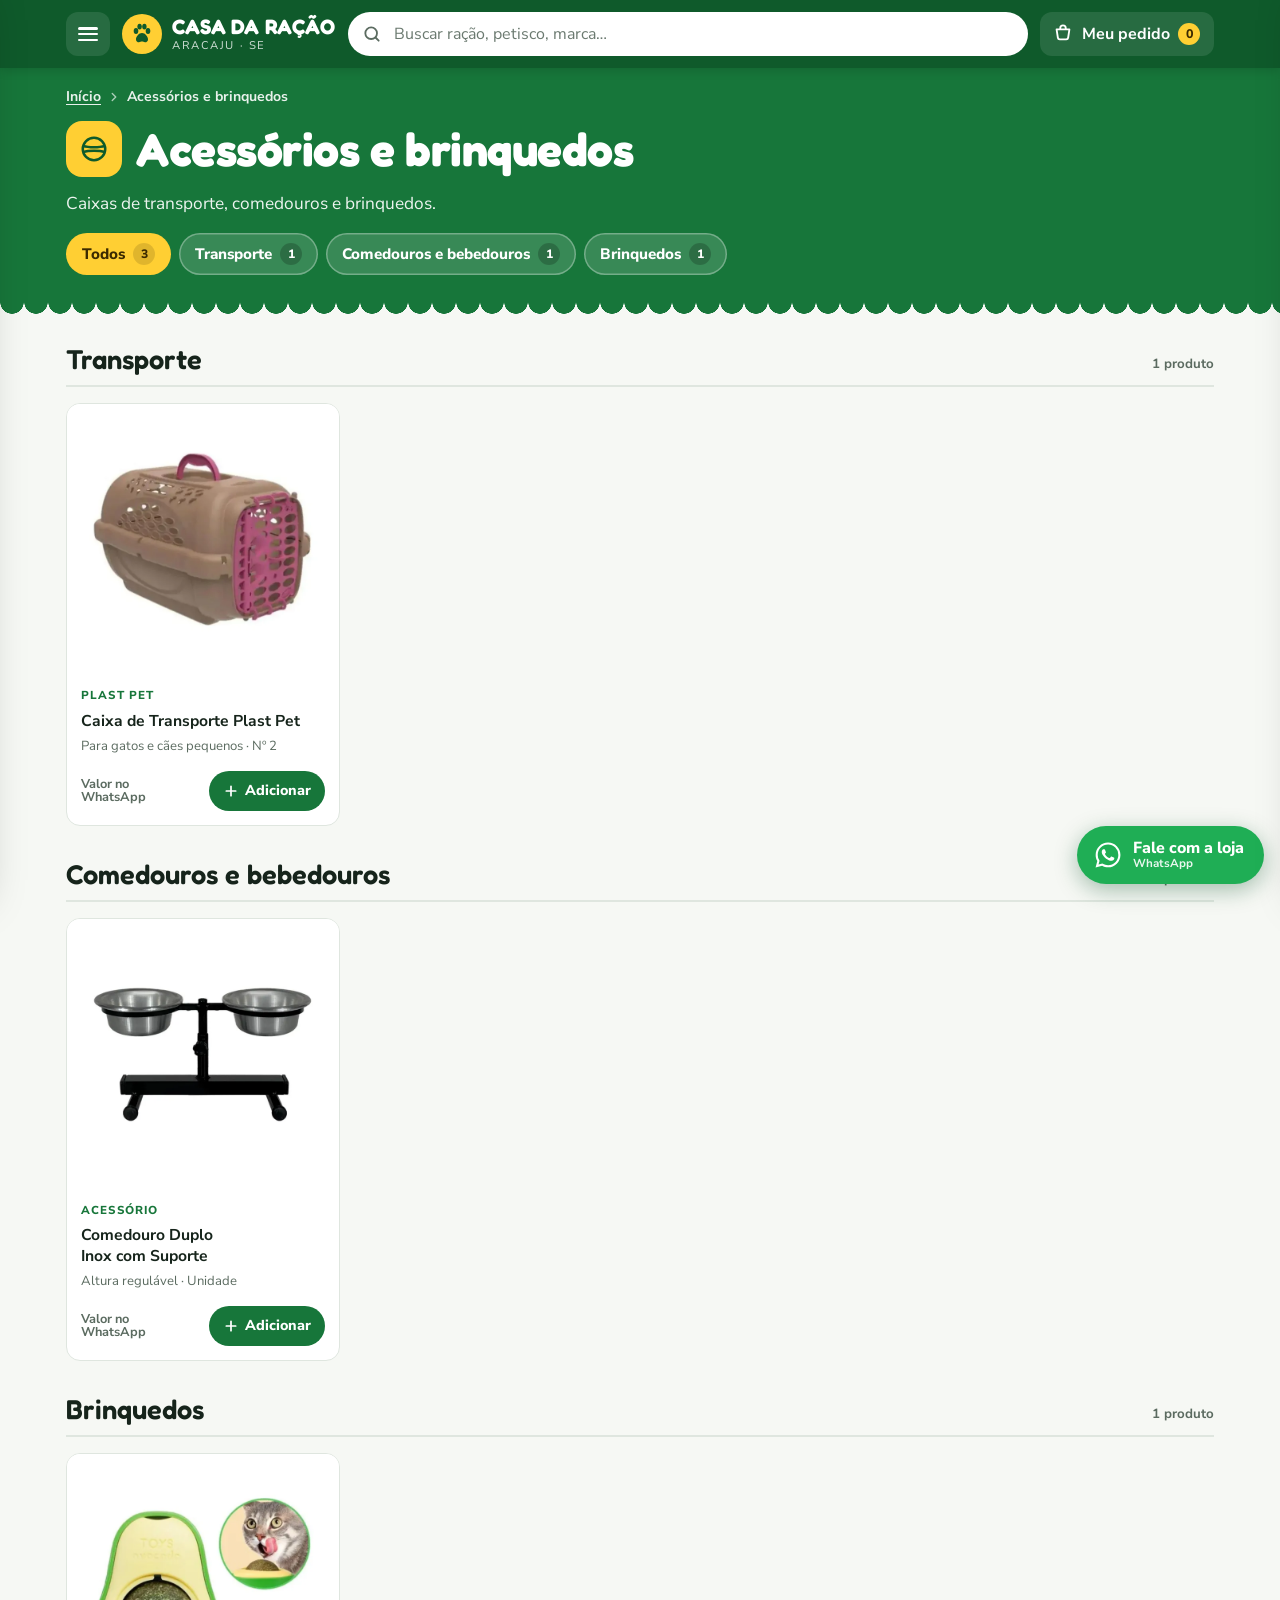
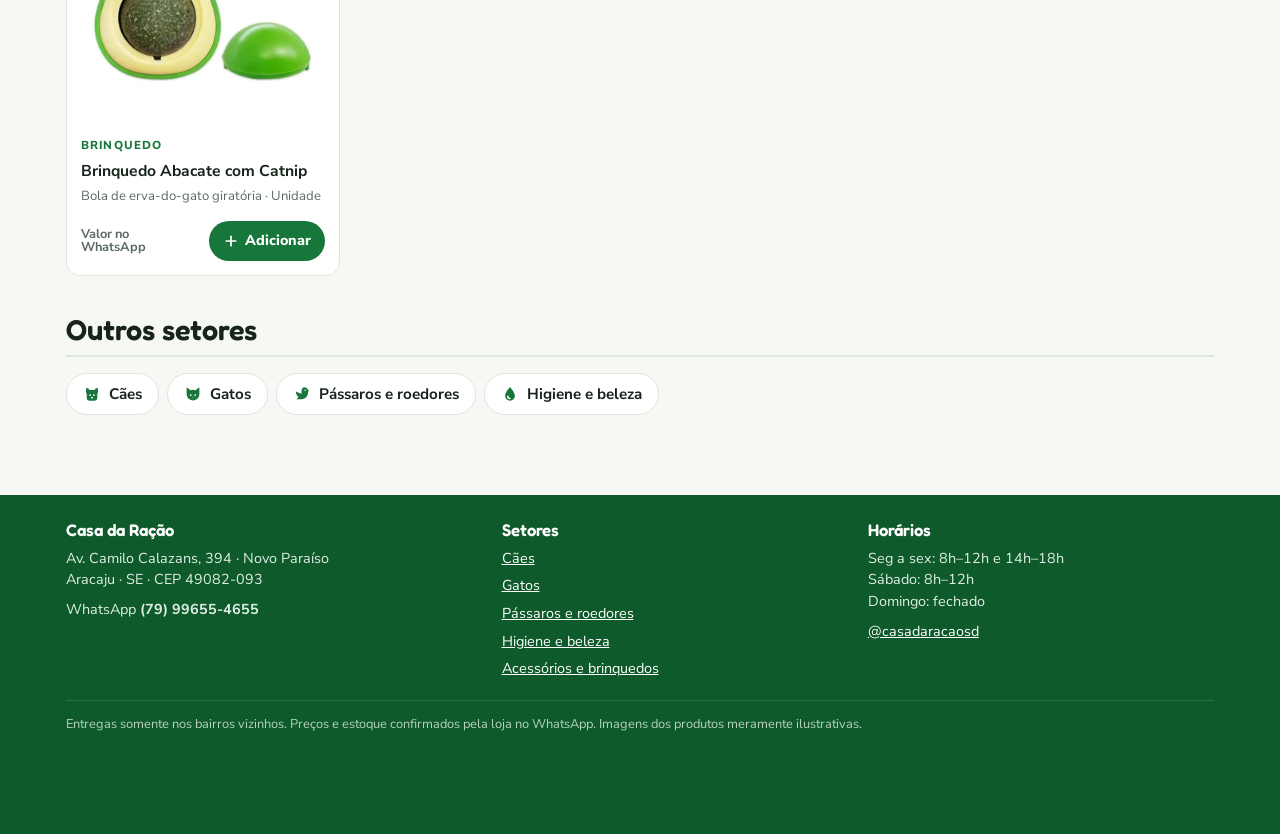
==== acessorios.html @ 5d8693a6 "Separa o site em uma página por setor, com produtos por nicho - index.html vira a página inicial com" ====
<!doctype html>
<html lang="pt-BR">
<head>
<meta charset="utf-8">
<meta name="viewport" content="width=device-width, initial-scale=1, viewport-fit=cover">
<title>Acessórios e brinquedos · Casa da Ração Aracaju</title>
<meta name="description" content="Caixas de transporte, comedouros e brinquedos. Casa da Ração, Aracaju/SE. Peça pelo WhatsApp.">
<meta name="theme-color" content="#0f5a2b">
<link rel="preconnect" href="https://fonts.googleapis.com">
<link rel="preconnect" href="https://fonts.gstatic.com" crossorigin>
<link rel="stylesheet" href="https://fonts.googleapis.com/css2?family=Fredoka:wght@500;600;700&family=Nunito+Sans:opsz,wght@6..12,400;6..12,600;6..12,700;6..12,800&display=swap">
<link rel="stylesheet" href="css/style.css">
</head>
<body data-page="acessorios">
<svg width="0" height="0" style="position:absolute" aria-hidden="true">
  <defs>
    <symbol id="i-paw" viewBox="0 0 24 24"><ellipse cx="6" cy="9" rx="2.3" ry="3" fill="currentColor"/><ellipse cx="18" cy="9" rx="2.3" ry="3" fill="currentColor"/><ellipse cx="9.6" cy="4.6" rx="2.2" ry="2.9" fill="currentColor"/><ellipse cx="14.4" cy="4.6" rx="2.2" ry="2.9" fill="currentColor"/><path d="M12 11c-3.2 0-6 3.6-6 6.4 0 1.9 1.4 2.8 3 2.8 1.2 0 2-.6 3-.6s1.8.6 3 .6c1.6 0 3-.9 3-2.8 0-2.8-2.8-6.4-6-6.4z" fill="currentColor"/></symbol>
    <symbol id="i-wa" viewBox="0 0 24 24"><path fill="currentColor" d="M19.05 4.91A9.82 9.82 0 0 0 12.04 2C6.58 2 2.13 6.45 2.13 11.91c0 1.75.46 3.45 1.32 4.95L2.05 22l5.25-1.38c1.45.79 3.08 1.21 4.74 1.21 5.46 0 9.91-4.45 9.91-9.91 0-2.65-1.03-5.14-2.9-7.01zm-7.01 15.24c-1.48 0-2.93-.4-4.2-1.15l-.3-.18-3.12.82.83-3.04-.2-.31a8.26 8.26 0 0 1-1.26-4.38c0-4.54 3.7-8.24 8.24-8.24 2.2 0 4.27.86 5.82 2.42a8.18 8.18 0 0 1 2.41 5.83c.02 4.54-3.68 8.23-8.22 8.23zm4.52-6.16c-.25-.12-1.47-.72-1.69-.81-.23-.08-.39-.12-.56.12-.17.25-.64.81-.78.97-.14.17-.29.19-.54.06-.25-.12-1.05-.39-1.99-1.23-.74-.66-1.23-1.47-1.38-1.72-.14-.25-.02-.38.11-.51.11-.11.25-.29.37-.43s.17-.25.25-.41.04-.31-.02-.43-.56-1.34-.76-1.84c-.2-.48-.41-.42-.56-.43h-.48c-.17 0-.43.06-.66.31-.22.25-.86.85-.86 2.07s.89 2.4 1.01 2.56c.12.17 1.75 2.67 4.23 3.74.59.26 1.05.41 1.41.52.59.19 1.13.16 1.56.1.48-.07 1.47-.6 1.67-1.18.21-.58.21-1.07.14-1.18s-.22-.17-.47-.29z"/></symbol>
    <symbol id="i-cart" viewBox="0 0 24 24"><path fill="none" stroke="currentColor" stroke-width="2" stroke-linecap="round" stroke-linejoin="round" d="M5 7h14l-1.4 9.1a2 2 0 0 1-2 1.7H8.4a2 2 0 0 1-2-1.7zM9 7V5.5a3 3 0 0 1 6 0V7"/></symbol>
    <symbol id="i-search" viewBox="0 0 24 24"><circle cx="11" cy="11" r="7" fill="none" stroke="currentColor" stroke-width="2.2"/><path d="m20 20-3.5-3.5" stroke="currentColor" stroke-width="2.2" stroke-linecap="round"/></symbol>
    <symbol id="i-x" viewBox="0 0 24 24"><path d="M6 6l12 12M18 6 6 18" stroke="currentColor" stroke-width="2.4" stroke-linecap="round"/></symbol>
    <symbol id="i-chev" viewBox="0 0 24 24"><path d="m9 6 6 6-6 6" fill="none" stroke="currentColor" stroke-width="2.4" stroke-linecap="round" stroke-linejoin="round"/></symbol>
    <symbol id="i-plus" viewBox="0 0 24 24"><path d="M12 5v14M5 12h14" stroke="currentColor" stroke-width="2.6" stroke-linecap="round"/></symbol>
    <symbol id="i-truck" viewBox="0 0 24 24"><path fill="none" stroke="currentColor" stroke-width="2" stroke-linejoin="round" d="M3 6h11v9H3zM14 9h4l3 3v3h-7z"/><circle cx="7" cy="17.5" r="1.8" fill="currentColor"/><circle cx="17" cy="17.5" r="1.8" fill="currentColor"/></symbol>
    <symbol id="i-clock" viewBox="0 0 24 24"><circle cx="12" cy="12" r="9" fill="none" stroke="currentColor" stroke-width="2"/><path d="M12 7v5l3 2" fill="none" stroke="currentColor" stroke-width="2" stroke-linecap="round"/></symbol>
    <symbol id="i-pin" viewBox="0 0 24 24"><path fill="none" stroke="currentColor" stroke-width="2" d="M12 21s-7-6.2-7-11.5a7 7 0 0 1 14 0C19 14.8 12 21 12 21z"/><circle cx="12" cy="9.5" r="2.5" fill="currentColor"/></symbol>
    <symbol id="i-box" viewBox="0 0 24 24"><path fill="none" stroke="currentColor" stroke-width="2" stroke-linejoin="round" d="M3 7.5 12 3l9 4.5v9L12 21l-9-4.5zM3 7.5l9 4.5 9-4.5M12 12v9"/></symbol>
    <symbol id="i-dog" viewBox="0 0 24 24"><path fill="currentColor" d="M5 4c1.6 0 3 1.2 3.4 2.7h7.2C16 5.2 17.4 4 19 4c.6 0 1 .4 1 1v4.2c0 .9-.4 1.7-1 2.3V17a4 4 0 0 1-4 4H9a4 4 0 0 1-4-4v-5.5c-.6-.6-1-1.4-1-2.3V5c0-.6.4-1 1-1zm4.5 8.2a1.2 1.2 0 1 0 0 2.4 1.2 1.2 0 0 0 0-2.4zm5 0a1.2 1.2 0 1 0 0 2.4 1.2 1.2 0 0 0 0-2.4zM12 16c-.8 0-1.5.4-1.5.9s.7 1.1 1.5 1.1 1.5-.6 1.5-1.1-.7-.9-1.5-.9z"/></symbol>
    <symbol id="i-cat" viewBox="0 0 24 24"><path fill="currentColor" d="M4.5 3.5 8.6 7a9 9 0 0 1 6.8 0l4.1-3.5c.4-.3 1 0 1 .5V12c0 4.7-3.8 8.5-8.5 8.5S3.5 16.7 3.5 12V4c0-.5.6-.8 1-.5zM9 12.2a1.2 1.2 0 1 0 0 2.4 1.2 1.2 0 0 0 0-2.4zm6 0a1.2 1.2 0 1 0 0 2.4 1.2 1.2 0 0 0 0-2.4zM12 15.6l-1 1h2z"/></symbol>
    <symbol id="i-bird" viewBox="0 0 24 24"><path fill="currentColor" d="M15.5 3a4.5 4.5 0 0 1 4.4 3.5L22 7.5l-2 1.1V10c0 5-3.6 9-9 9H4.5l3-3C5.4 14.6 4 12.2 4 9.5c0-.4.4-.6.7-.4 2.2 1.4 4.6 2.2 6.8 2.4V7.5A4.5 4.5 0 0 1 15.5 3zm.7 3a1 1 0 1 0 0 2 1 1 0 0 0 0-2z"/></symbol>
    <symbol id="i-drop" viewBox="0 0 24 24"><path fill="currentColor" d="M12 2.8s6.5 7.2 6.5 11.7a6.5 6.5 0 0 1-13 0C5.5 10 12 2.8 12 2.8zM9 14a1 1 0 0 0-1 1 4 4 0 0 0 4 4 1 1 0 0 0 0-2 2 2 0 0 1-2-2 1 1 0 0 0-1-1z"/></symbol>
    <symbol id="i-ball" viewBox="0 0 24 24"><circle cx="12" cy="12" r="9" fill="none" stroke="currentColor" stroke-width="2"/><path d="M3.5 9.5c4 1.5 13 1.5 17 0M3.5 14.5c4-1.5 13-1.5 17 0" fill="none" stroke="currentColor" stroke-width="2"/></symbol>
    <symbol id="i-home" viewBox="0 0 24 24"><path fill="none" stroke="currentColor" stroke-width="2" stroke-linejoin="round" d="M4 11 12 4l8 7v9h-5v-6H9v6H4z"/></symbol>
    <symbol id="i-tag" viewBox="0 0 24 24"><path fill="none" stroke="currentColor" stroke-width="2" stroke-linejoin="round" d="M3 12V4h8l10 10-8 8z"/><circle cx="7.5" cy="8.5" r="1.5" fill="currentColor"/></symbol>
    <symbol id="i-alert" viewBox="0 0 24 24"><circle cx="12" cy="12" r="9" fill="none" stroke="currentColor" stroke-width="2"/><path d="M12 7.5v5.5M12 16.5v.2" stroke="currentColor" stroke-width="2.4" stroke-linecap="round"/></symbol>
  </defs>
</svg>

<header class="top">
  <div class="wrap">
    <button class="iconbtn menu-btn" id="menuBtn" aria-label="Abrir menu de setores" aria-controls="nav" aria-expanded="false"><span class="bars" aria-hidden="true"><i></i><i></i><i></i></span></button>
    <a class="logo" href="index.html" aria-label="Casa da Ração, página inicial">
      <span class="logo-badge"><svg width="24" height="24"><use href="#i-paw"/></svg></span>
      <span class="logo-txt"><b>Casa da Ração</b><small>Aracaju · SE</small></span>
    </a>
    <form class="search" id="searchForm" role="search">
      <label class="sr" for="q">Buscar produtos</label>
      <svg class="s-ico" width="20" height="20" aria-hidden="true"><use href="#i-search"/></svg>
      <input id="q" type="search" placeholder="Buscar ração, petisco, marca…" autocomplete="off" enterkeyhint="search">
      <button type="button" class="s-clear" id="qClear" aria-label="Limpar busca" hidden><svg width="18" height="18"><use href="#i-x"/></svg></button>
    </form>
    <button class="iconbtn cart-btn" id="cartBtn" aria-label="Abrir pedido" aria-controls="cart" aria-expanded="false">
      <svg width="22" height="22" aria-hidden="true"><use href="#i-cart"/></svg><span class="lbl">Meu pedido</span><span class="count" id="count">0</span>
    </button>
  </div>
</header>

<div id="pageContent">
<section class="hero sector">
  <div class="wrap">
    <nav class="crumbs" aria-label="Você está em"><a href="index.html">Início</a><svg width="14" height="14" aria-hidden="true"><use href="#i-chev"/></svg><span>Acessórios e brinquedos</span></nav>
    <div class="sector-title"><span class="tag"><svg width="30" height="30" aria-hidden="true"><use href="#i-ball"/></svg></span><h1>Acessórios e brinquedos</h1></div>
    <p class="lead">Caixas de transporte, comedouros e brinquedos.</p>
    <div class="niches" id="niches" role="group" aria-label="Filtrar por tipo"></div>
  </div>
</section>

<main class="wrap">
  <div id="vitrine"></div>
  <div class="section-head"><h2>Outros setores</h2></div>
  <div class="others" id="others"></div>
</main>
</div>

<main class="wrap" id="results" hidden aria-live="polite">
  <div class="results-head"><h2 id="resultsTitle">Resultados</h2><button class="linkbtn" id="backPage" type="button">Voltar para a página</button></div>
  <div class="grid" id="resultsGrid" style="margin-top:14px"></div>
  <div class="empty" id="noResults" hidden>
    <h3>Não encontramos esse produto no site</h3>
    <p>A loja tem muito mais coisa nas prateleiras. Pergunte direto pelo WhatsApp.</p>
    <a class="btn btn-wa" id="askWa" href="#" target="_blank" rel="noopener"><svg width="20" height="20" aria-hidden="true"><use href="#i-wa"/></svg>Perguntar no WhatsApp</a>
  </div>
</main>

<footer>
  <div class="wrap">
    <div>
      <h2>Casa da Ração</h2>
      <p>Av. Camilo Calazans, 394 · Novo Paraíso<br>Aracaju · SE · CEP 49082-093</p>
      <p style="margin-top:8px">WhatsApp <b style="user-select:all">(79) 99655-4655</b></p>
    </div>
    <div>
      <h2>Setores</h2>
      <ul><li><a href="caes.html">Cães</a></li><li><a href="gatos.html">Gatos</a></li><li><a href="passaros-e-roedores.html">Pássaros e roedores</a></li><li><a href="higiene-e-beleza.html">Higiene e beleza</a></li><li><a href="acessorios.html">Acessórios e brinquedos</a></li></ul>
    </div>
    <div>
      <h2>Horários</h2>
      <p>Seg a sex: 8h–12h e 14h–18h<br>Sábado: 8h–12h<br>Domingo: fechado</p>
      <p style="margin-top:8px"><a href="https://www.instagram.com/casadaracaosd/" target="_blank" rel="noopener">@casadaracaosd</a></p>
    </div>
    <p class="fine">Entregas somente nos bairros vizinhos. Preços e estoque confirmados pela loja no WhatsApp. Imagens dos produtos meramente ilustrativas.</p>
  </div>
</footer>

<a class="fab" id="fab" href="https://wa.me/5579996554655" target="_blank" rel="noopener" aria-label="Falar com a loja no WhatsApp">
  <svg width="30" height="30" aria-hidden="true"><use href="#i-wa"/></svg>
  <span class="fl">Fale com a loja<small>WhatsApp</small></span>
</a>

<div class="scrim" id="scrim"></div>

<aside class="drawer left" id="nav" aria-label="Setores e produtos" aria-hidden="true" inert>
  <div class="d-head"><h2>Setores</h2><button class="iconbtn" id="navClose" aria-label="Fechar menu"><svg width="20" height="20"><use href="#i-x"/></svg></button></div>
  <div class="d-body" id="navBody"></div>
</aside>

<aside class="drawer right" id="cart" aria-label="Meu pedido" aria-hidden="true" inert>
  <div class="d-head"><h2>Meu pedido</h2><button class="iconbtn" id="cartClose" aria-label="Fechar pedido"><svg width="20" height="20"><use href="#i-x"/></svg></button></div>
  <div class="d-body">
    <div id="cartItems"></div>
    <form class="form" id="orderForm" hidden>
      <div class="field"><label for="f-nome">Seu nome</label><input id="f-nome" autocomplete="name" placeholder="Ex.: Maria"></div>
      <fieldset class="field"><legend>Como quer receber?</legend>
        <div class="seg">
          <input type="radio" name="rec" id="rec-ent" value="Entrega" checked><label for="rec-ent">Entrega</label>
          <input type="radio" name="rec" id="rec-ret" value="Retirada"><label for="rec-ret">Retirar na loja</label>
        </div>
      </fieldset>
      <div class="field" id="addrField"><label for="f-end">Endereço de entrega</label><textarea id="f-end" autocomplete="street-address" placeholder="Rua, número e bairro"></textarea></div>
      <div class="field"><label for="f-pag">Pagamento</label>
        <select id="f-pag"><option>Pix</option><option>Dinheiro</option><option>Cartão de débito</option><option>Cartão de crédito</option></select>
      </div>
      <div class="field" id="trocoField" hidden><label for="f-troco">Troco para quanto?</label><input id="f-troco" inputmode="decimal" placeholder="Ex.: 50"></div>
      <div class="field"><label for="f-obs">Observação</label><input id="f-obs" placeholder="Ex.: tocar a campainha"></div>
    </form>
  </div>
  <div class="c-foot" id="cartFoot" hidden>
    <div class="tot"><div><span>Total parcial</span><small id="totNote"></small></div><b id="total">R$ 0,00</b></div>
    <a class="btn btn-wa" id="sendBtn" href="#" target="_blank" rel="noopener"><svg width="22" height="22" aria-hidden="true"><use href="#i-wa"/></svg>Enviar pedido no WhatsApp</a>
    <p class="hint">A mensagem abre pronta no WhatsApp da loja. É só tocar em enviar.</p>
  </div>
</aside>

<div class="toast" id="toast" role="status"></div>

<script src="js/produtos.js"></script>
<script src="js/app.js"></script>
</body>
</html>
---- css/style.css ----
/* Casa da Ração — estilos compartilhados por todas as páginas
   Layout: letreiro verde fixo (menu 3 barrinhas + busca + pedido), faixa de abertura com toldo recortado,
   vitrine por nichos, gaveta lateral de setores, gaveta do pedido e botão fixo do WhatsApp */
:root{
  --green:#17763a; --green-deep:#0f5a2b; --green-soft:#e6f2e9;
  --sun:#ffcf33; --sun-ink:#3b2a00;
  --bg:#f6f8f4; --surface:#ffffff; --img-bg:#ffffff;
  --ink:#16241b; --muted:#5b6b60; --line:#dfe6df;
  --wa:#1fae55; --wa-ink:#ffffff; --danger:#b3261e;
  --shadow:0 1px 2px rgba(16,40,24,.06),0 6px 20px rgba(16,40,24,.07);
  --font-display:"Fredoka","Nunito Sans",ui-rounded,system-ui,sans-serif;
  --font-body:"Nunito Sans",system-ui,-apple-system,"Segoe UI",Roboto,sans-serif;
  --r:14px;
  color-scheme:light;
}
@media (prefers-color-scheme: dark){:root:not([data-theme="light"]){
  --green:#2f9e57;--green-deep:#12371f;--green-soft:#1a2c21;--sun:#ffd54f;--sun-ink:#2e2100;
  --bg:#0f1712;--surface:#17221b;--img-bg:#f4f6f2;--ink:#e7efe9;--muted:#a3b3a8;--line:#29382e;
  --wa:#25c062;--wa-ink:#06210f;--danger:#ff8a80;--shadow:0 1px 2px rgba(0,0,0,.4),0 8px 24px rgba(0,0,0,.35);color-scheme:dark}}
:root[data-theme="dark"]{
  --green:#2f9e57;--green-deep:#12371f;--green-soft:#1a2c21;--sun:#ffd54f;--sun-ink:#2e2100;
  --bg:#0f1712;--surface:#17221b;--img-bg:#f4f6f2;--ink:#e7efe9;--muted:#a3b3a8;--line:#29382e;
  --wa:#25c062;--wa-ink:#06210f;--danger:#ff8a80;--shadow:0 1px 2px rgba(0,0,0,.4),0 8px 24px rgba(0,0,0,.35);color-scheme:dark}

*{box-sizing:border-box}
html{scroll-behavior:smooth;scroll-padding-top:150px;padding-top:env(safe-area-inset-top,0px)}
@media (prefers-reduced-motion:reduce){html{scroll-behavior:auto}*{transition:none!important;animation:none!important}}
body{margin:0;background:var(--bg);color:var(--ink);font-family:var(--font-body);font-size:16px;line-height:1.5;-webkit-font-smoothing:antialiased}
body::before{content:"";position:fixed;inset:0 0 auto;height:env(safe-area-inset-top,0px);z-index:60;background:var(--green-deep)}
img{max-width:100%}
[hidden]{display:none!important}
button,input,select,textarea{font:inherit;color:inherit}
button{cursor:pointer}
:focus-visible{outline:3px solid var(--sun);outline-offset:2px;border-radius:8px}
.wrap{max-width:1180px;margin:0 auto;padding-left:max(16px,env(safe-area-inset-left,0px));padding-right:max(16px,env(safe-area-inset-right,0px))}
.sr{position:absolute;width:1px;height:1px;overflow:hidden;clip:rect(0 0 0 0);white-space:nowrap}
h1,h2,h3{font-family:var(--font-display);font-weight:600;line-height:1.1;text-wrap:balance;margin:0}
a{color:inherit}

/* ---------- cabeçalho ---------- */
.top{position:sticky;top:env(safe-area-inset-top,0px);z-index:50;background:var(--green-deep);color:#fff;box-shadow:0 2px 10px rgba(0,0,0,.15)}
.top .wrap{display:grid;grid-template-columns:auto auto 1fr auto;grid-template-areas:"menu logo . cart" "search search search search";gap:10px 12px;align-items:center;padding-block:10px}
@media (min-width:780px){.top .wrap{grid-template-areas:"menu logo search cart";padding-block:12px}}
.iconbtn{width:44px;height:44px;border:0;border-radius:12px;background:rgba(255,255,255,.1);color:#fff;display:grid;place-items:center;position:relative}
.iconbtn:hover{background:rgba(255,255,255,.18)}
.menu-btn{grid-area:menu}
.bars{width:20px;height:14px;display:flex;flex-direction:column;justify-content:space-between}
.bars i{display:block;height:2.5px;border-radius:2px;background:currentColor}
.logo{grid-area:logo;display:flex;align-items:center;gap:10px;text-decoration:none;color:#fff;min-width:0}
.logo-badge{width:40px;height:40px;border-radius:50%;background:var(--sun);color:var(--green-deep);display:grid;place-items:center;flex:none}
.logo-txt{display:flex;flex-direction:column;line-height:1}
.logo-txt b{font-family:var(--font-display);font-weight:700;font-size:1.3rem;letter-spacing:.01em;text-transform:uppercase;white-space:nowrap}
.logo-txt small{font-size:.7rem;letter-spacing:.14em;text-transform:uppercase;opacity:.8;margin-top:3px}
.search{grid-area:search;position:relative;min-width:0}
.search input{width:100%;height:44px;border-radius:999px;border:2px solid transparent;background:#fff;color:#16241b;padding:0 44px;font-size:1rem}
.search input::placeholder{color:#6b7a70}
.search input:focus{outline:none;border-color:var(--sun)}
.search .s-ico{position:absolute;left:14px;top:50%;transform:translateY(-50%);color:#5b6b60;pointer-events:none}
.search .s-clear{position:absolute;right:6px;top:50%;transform:translateY(-50%);width:34px;height:34px;border:0;border-radius:50%;background:transparent;color:#5b6b60;display:grid;place-items:center}
.search .s-clear:hover{background:#eef2ee}
.cart-btn{grid-area:cart;width:auto;padding:0 14px 0 12px;gap:8px;display:flex;font-weight:700}
.cart-btn .lbl{display:none}
@media (min-width:520px){.cart-btn .lbl{display:inline}}
.count{min-width:22px;height:22px;padding:0 6px;border-radius:999px;background:var(--sun);color:var(--sun-ink);font-size:.78rem;font-weight:800;display:grid;place-items:center;font-variant-numeric:tabular-nums}
.count.bump{animation:bump .35s ease}
@keyframes bump{40%{transform:scale(1.3)}}
@media (max-width:420px){.logo{gap:8px}.logo-badge{width:34px;height:34px}.logo-txt b{font-size:1.02rem}.logo-txt small{font-size:.62rem}.top .wrap{gap:10px 8px}.cart-btn{padding:0 10px}}

/* ---------- faixas de abertura ---------- */
.hero{background:var(--green);color:#fff;position:relative}
.hero::after{content:"";position:absolute;left:0;right:0;bottom:-1px;height:18px;background:var(--bg);-webkit-mask:radial-gradient(circle at 12px 0,transparent 11.5px,#000 12px) 0 0/24px 18px repeat-x;mask:radial-gradient(circle at 12px 0,transparent 11.5px,#000 12px) 0 0/24px 18px repeat-x}
.hero .wrap{display:grid;gap:22px;padding-block:28px 46px}
@media (min-width:860px){.hero.home .wrap{grid-template-columns:1.3fr 1fr;align-items:center;padding-block:44px 64px}}
.status{display:inline-flex;align-items:center;gap:8px;padding:6px 12px;border-radius:999px;background:rgba(0,0,0,.18);font-weight:700;font-size:.85rem;width:max-content;max-width:100%}
.status i{width:9px;height:9px;border-radius:50%;background:#9fe0b4;box-shadow:0 0 0 3px rgba(159,224,180,.25)}
.status.closed i{background:#ffb4a8;box-shadow:0 0 0 3px rgba(255,180,168,.25)}
.hero h1{font-size:clamp(2rem,5.2vw,3.4rem);margin-top:14px;font-weight:700;letter-spacing:-.01em}
.hero h1 em{font-style:normal;color:var(--sun)}
.hero p.lead{font-size:1.08rem;max-width:34em;opacity:.92;margin:12px 0 0}
.hero-actions{display:flex;flex-wrap:wrap;gap:10px;margin-top:20px}
.facts{display:grid;gap:10px;background:rgba(0,0,0,.16);border-radius:var(--r);padding:16px 18px;font-size:.95rem}
.facts div{display:flex;gap:12px;align-items:flex-start}
.facts svg{flex:none;margin-top:2px;color:var(--sun)}
.facts p{margin:0}
.facts b{display:block}
.facts span{opacity:.85}

/* página de setor */
.hero.sector .wrap{padding-block:18px 40px;gap:14px}
.crumbs{display:flex;flex-wrap:wrap;align-items:center;gap:6px;font-size:.88rem;font-weight:700;opacity:.9}
.crumbs a{color:#fff;text-decoration:underline;text-underline-offset:3px}
.crumbs svg{opacity:.7}
.sector-title{display:flex;align-items:center;gap:14px}
.sector-title .tag{width:56px;height:56px;border-radius:16px;background:var(--sun);color:var(--green-deep);display:grid;place-items:center;flex:none}
.hero.sector h1{font-size:clamp(1.9rem,4.6vw,2.9rem);margin:0}
.hero.sector p.lead{margin:0}
.niches{display:flex;gap:8px;overflow-x:auto;scrollbar-width:none;padding:2px 0 4px}
.niches::-webkit-scrollbar{display:none}
.niche-btn{flex:none;display:inline-flex;align-items:center;gap:8px;height:42px;padding:0 16px;border-radius:999px;border:0;background:rgba(255,255,255,.14);color:#fff;font-weight:800;font-size:.95rem;box-shadow:inset 0 0 0 1.5px rgba(255,255,255,.3)}
.niche-btn span{min-width:22px;height:22px;padding:0 6px;border-radius:999px;background:rgba(0,0,0,.2);display:grid;place-items:center;font-size:.76rem;font-variant-numeric:tabular-nums}
.niche-btn:hover{background:rgba(255,255,255,.22)}
.niche-btn[aria-pressed="true"]{background:var(--sun);color:var(--sun-ink);box-shadow:none}
.niche-btn[aria-pressed="true"] span{background:rgba(0,0,0,.12)}

/* ---------- botões ---------- */
.btn{display:inline-flex;align-items:center;justify-content:center;gap:8px;min-height:46px;padding:0 20px;border-radius:999px;border:0;font-weight:800;text-decoration:none;font-size:1rem}
.btn-sun{background:var(--sun);color:var(--sun-ink)}
.btn-sun:hover{filter:brightness(1.05)}
.btn-ghost{background:rgba(255,255,255,.12);color:#fff;box-shadow:inset 0 0 0 1.5px rgba(255,255,255,.4)}
.btn-ghost:hover{background:rgba(255,255,255,.2)}
.btn-wa{background:var(--wa);color:var(--wa-ink)}
.linkbtn{border:0;background:transparent;color:var(--green);font-weight:800;padding:6px 0;text-decoration:underline;text-underline-offset:3px}

/* ---------- passos ---------- */
.steps{display:grid;grid-template-columns:repeat(3,minmax(0,1fr));gap:10px;margin-top:22px}
.step{background:var(--surface);border:1px solid var(--line);border-radius:var(--r);padding:12px 14px;display:flex;gap:10px;align-items:center;min-width:0}
.step b{width:28px;height:28px;flex:none;border-radius:50%;background:var(--green-soft);color:var(--green);display:grid;place-items:center;font-family:var(--font-display)}
.step span{font-size:.9rem;font-weight:700;line-height:1.25}
@media (max-width:560px){.steps{grid-template-columns:1fr}.step{padding:10px 12px}}

/* ---------- cartões de setor (início) ---------- */
.section-head{display:flex;align-items:end;justify-content:space-between;gap:12px;border-bottom:2px solid var(--line);padding-bottom:10px;margin:38px 0 16px}
.section-head h2{font-size:clamp(1.4rem,3vw,1.8rem)}
.section-head small{color:var(--muted);font-weight:700}
.sectors{display:grid;grid-template-columns:repeat(2,minmax(0,1fr));gap:12px}
@media (min-width:760px){.sectors{grid-template-columns:repeat(3,minmax(0,1fr));gap:16px}}
@media (min-width:1060px){.sectors{grid-template-columns:repeat(5,minmax(0,1fr))}}
.scard{display:flex;flex-direction:column;background:var(--surface);border:1px solid var(--line);border-radius:var(--r);overflow:hidden;text-decoration:none;color:var(--ink);min-width:0;transition:box-shadow .2s,transform .2s}
.scard:hover{box-shadow:var(--shadow);transform:translateY(-2px)}
.scard .pics{background:var(--img-bg);display:grid;grid-template-columns:1fr 1fr;aspect-ratio:2/1.2;max-width:100%;padding:10px;gap:4px}
.scard .pics img{width:100%;height:100%;object-fit:contain}
.scard .sb{padding:12px 14px 14px;display:grid;gap:4px}
.scard h3{font-size:1.15rem;display:flex;align-items:center;gap:8px}
.scard h3 svg{color:var(--green);flex:none}
.scard p{margin:0;font-size:.82rem;color:var(--muted);line-height:1.35}
.scard .go{margin-top:6px;font-weight:800;color:var(--green);font-size:.9rem;display:flex;align-items:center;gap:4px}

/* ---------- promoções ---------- */
.promo{margin-top:26px;display:grid;gap:12px}
@media (min-width:760px){.promo{grid-template-columns:1fr 1fr}}
.promo-card{border-radius:var(--r);padding:18px 20px;display:flex;gap:16px;align-items:center;min-width:0;text-decoration:none}
.promo-card.sun{background:var(--sun);color:var(--sun-ink)}
.promo-card.soft{background:var(--green-soft);color:var(--ink)}
.burst{flex:none;width:78px;height:78px;display:grid;place-items:center;text-align:center;font-family:var(--font-display);font-weight:700;line-height:1;clip-path:polygon(50% 0,61% 13%,77% 6%,79% 23%,95% 25%,88% 40%,100% 50%,88% 60%,95% 75%,79% 77%,77% 94%,61% 87%,50% 100%,39% 87%,23% 94%,21% 77%,5% 75%,12% 60%,0 50%,12% 40%,5% 25%,21% 23%,23% 6%,39% 13%)}
.promo-card.sun .burst{background:#fff;color:#c4261d}
.promo-card.soft .burst{background:var(--sun);color:#c4261d}
.burst small{display:block;font-size:.62rem;font-family:var(--font-body);font-weight:800;letter-spacing:.06em}
.burst span{font-size:1.25rem}
.promo-card h3{font-size:1.2rem}
.promo-card p{margin:4px 0 0;font-size:.92rem;opacity:.9}

/* ---------- vitrine ---------- */
main{padding-bottom:40px}
.niche{margin-top:34px}
.niche:first-child{margin-top:26px}
.shelf-head{display:flex;align-items:end;justify-content:space-between;gap:12px;border-bottom:2px solid var(--line);padding-bottom:10px;margin-bottom:16px}
.shelf-head h2{font-size:clamp(1.3rem,3vw,1.7rem)}
.shelf-head small{color:var(--muted);font-weight:700;white-space:nowrap}
.grid{display:grid;grid-template-columns:repeat(2,minmax(0,1fr));gap:12px}
@media (min-width:640px){.grid{grid-template-columns:repeat(3,minmax(0,1fr));gap:16px}}
@media (min-width:980px){.grid{grid-template-columns:repeat(4,minmax(0,1fr));gap:18px}}
.card{background:var(--surface);border:1px solid var(--line);border-radius:var(--r);overflow:hidden;display:flex;flex-direction:column;min-width:0;transition:box-shadow .2s,transform .2s}
.card:hover{box-shadow:var(--shadow);transform:translateY(-2px)}
.card.flash{animation:flash 1.8s ease}
@keyframes flash{0%,60%{box-shadow:0 0 0 4px var(--sun)}}
.card .pic{position:relative;background:var(--img-bg);aspect-ratio:1/1;max-width:100%;display:grid;place-items:center}
.card .pic img{width:88%;height:88%;object-fit:contain}
.ribbon{position:absolute;left:10px;top:10px;background:#c4261d;color:#fff;font-weight:800;font-size:.72rem;letter-spacing:.06em;text-transform:uppercase;padding:4px 8px;border-radius:6px}
.card .body{padding:12px 14px 14px;display:flex;flex-direction:column;gap:6px;flex:1}
.brand{font-size:.72rem;font-weight:800;letter-spacing:.1em;text-transform:uppercase;color:var(--green)}
.card h3{font-family:var(--font-body);font-weight:700;font-size:.98rem;line-height:1.3}
.meta{font-size:.82rem;color:var(--muted)}
.where{font-size:.78rem;font-weight:700;color:var(--muted);text-decoration:underline;text-underline-offset:2px}
.opts{display:flex;flex-wrap:wrap;gap:6px}
.opt{height:30px;padding:0 10px;border-radius:999px;border:1.5px solid var(--line);background:transparent;font-size:.8rem;font-weight:700}
.opt[aria-pressed="true"]{border-color:var(--green);background:var(--green-soft);color:var(--green)}
.buy{margin-top:auto;padding-top:8px;display:flex;align-items:center;justify-content:space-between;gap:8px;flex-wrap:wrap}
.price{font-family:var(--font-display);font-weight:600;font-size:1.25rem;font-variant-numeric:tabular-nums;line-height:1}
.price s{display:block;font-family:var(--font-body);font-size:.75rem;color:var(--muted);font-weight:600;margin-bottom:3px}
.price.ask{font-family:var(--font-body);font-size:.8rem;font-weight:700;color:var(--muted)}
.add{height:40px;padding:0 14px;border-radius:999px;border:0;background:var(--green);color:#fff;font-weight:800;display:inline-flex;align-items:center;gap:6px;font-size:.9rem}
.add:hover{filter:brightness(1.1)}
.stepper{display:inline-flex;align-items:center;border-radius:999px;background:var(--green-soft);height:40px}
.stepper button{width:38px;height:40px;border:0;background:transparent;color:var(--green);font-weight:800;font-size:1.2rem;border-radius:999px}
.stepper output{min-width:22px;text-align:center;font-weight:800;font-variant-numeric:tabular-nums}
@media (max-width:420px){.card .body{padding:10px 10px 12px}.add{padding:0 12px}.add .t{display:none}.price{font-size:1.1rem}}

/* outros setores */
.others{display:flex;gap:8px;flex-wrap:wrap}
.chip{display:inline-flex;align-items:center;gap:8px;height:42px;padding:0 16px;border-radius:999px;border:1.5px solid var(--line);background:var(--surface);color:var(--ink);font-weight:700;text-decoration:none;font-size:.95rem}
.chip:hover{border-color:var(--green);color:var(--green)}
.chip svg{color:var(--green)}

/* busca */
.results-head{margin-top:28px;display:flex;justify-content:space-between;align-items:baseline;gap:12px;flex-wrap:wrap}
.results-head h2{font-size:1.4rem}
.empty{margin-top:16px;background:var(--surface);border:1.5px dashed var(--line);border-radius:var(--r);padding:28px 20px;text-align:center}
.empty h3{font-size:1.25rem}
.empty p{color:var(--muted);margin:6px 0 16px}

/* informações */
.info{margin-top:48px;display:grid;gap:14px}
@media (min-width:820px){.info{grid-template-columns:1.2fr 1fr}}
.panel{background:var(--surface);border:1px solid var(--line);border-radius:var(--r);padding:20px}
.panel h2{font-size:1.35rem;margin-bottom:12px}
.hours{width:100%;border-collapse:collapse;font-variant-numeric:tabular-nums}
.hours td{padding:9px 0;border-bottom:1px solid var(--line)}
.hours td:last-child{text-align:right;font-weight:700}
.hours tr.today td{color:var(--green);font-weight:800}
.notice{list-style:none;padding:0;margin:0;display:grid;gap:10px}
.notice li{display:flex;gap:10px;align-items:flex-start}
.notice svg{flex:none;margin-top:3px;color:var(--danger)}
.addr{margin-top:14px;padding-top:14px;border-top:1px solid var(--line);display:grid;gap:4px}
.addr a{color:var(--green);font-weight:800}

/* rodapé */
footer{margin-top:40px;background:var(--green-deep);color:#dfeee4;font-size:.9rem}
footer .wrap{padding-block:26px calc(100px + env(safe-area-inset-bottom,0px));display:grid;gap:20px}
@media (min-width:760px){footer .wrap{grid-template-columns:1.2fr 1fr 1fr}}
footer h2{font-size:1.05rem;color:#fff;margin-bottom:8px}
footer ul{list-style:none;margin:0;padding:0;display:grid;gap:6px}
footer a{color:#fff}
footer p{margin:0}
footer .fine{grid-column:1/-1;border-top:1px solid rgba(255,255,255,.15);padding-top:14px;font-size:.8rem;opacity:.8}

/* ---------- gavetas ---------- */
.scrim{position:fixed;inset:0;background:rgba(6,18,10,.5);z-index:70;opacity:0;pointer-events:none;transition:opacity .2s}
.scrim.on{opacity:1;pointer-events:auto}
.drawer{position:fixed;top:0;bottom:0;z-index:80;width:min(360px,88vw);background:var(--surface);display:flex;flex-direction:column;transition:transform .25s ease;box-shadow:0 0 40px rgba(0,0,0,.25)}
.drawer.left{left:0;transform:translateX(-105%);padding-left:env(safe-area-inset-left,0px)}
.drawer.right{right:0;width:min(420px,94vw);transform:translateX(105%);padding-right:env(safe-area-inset-right,0px)}
.drawer.open{transform:none}
.d-head{display:flex;align-items:center;justify-content:space-between;gap:10px;padding:calc(14px + env(safe-area-inset-top,0px)) 16px 14px;background:var(--green-deep);color:#fff}
.d-head h2{font-size:1.25rem}
.d-body{flex:1;overflow-y:auto;padding:10px 12px calc(16px + env(safe-area-inset-bottom,0px))}
.nav-link{display:flex;align-items:center;gap:12px;width:100%;min-height:48px;padding:0 10px;border:0;border-radius:10px;background:transparent;text-align:left;font-weight:800;font-size:1rem;text-decoration:none;color:var(--ink)}
.nav-link:hover{background:var(--green-soft)}
.nav-link.current{background:var(--green-soft);color:var(--green)}
.nav-link .n{margin-left:auto;font-size:.78rem;color:var(--muted);font-weight:700}
.nav-link .chev{transition:transform .2s;color:var(--muted);flex:none}
.nav-link[aria-expanded="true"] .chev{transform:rotate(90deg)}
.nav-ico{width:32px;height:32px;border-radius:9px;background:var(--green-soft);color:var(--green);display:grid;place-items:center;flex:none}
.nav-link.current .nav-ico{background:var(--green);color:#fff}
.sub{margin:0 0 10px;padding:0 0 0 54px;display:grid;gap:2px}
.sub a{display:block;padding:7px 8px;border-radius:8px;font-size:.92rem;text-decoration:none;color:var(--ink)}
.sub a:hover{background:var(--green-soft)}
.sub .all{font-weight:800;color:var(--green)}
.sub .grp{font-size:.7rem;letter-spacing:.12em;text-transform:uppercase;color:var(--muted);font-weight:800;padding:10px 8px 2px}
.d-sep{height:1px;background:var(--line);margin:10px 4px}
.d-label{font-size:.72rem;letter-spacing:.12em;text-transform:uppercase;color:var(--muted);font-weight:800;padding:8px 10px 4px}

/* pedido */
.c-item{display:grid;grid-template-columns:64px 1fr auto;gap:12px;align-items:center;padding:12px 4px;border-bottom:1px solid var(--line)}
.c-item img{width:64px;height:64px;object-fit:contain;background:var(--img-bg);border-radius:10px;border:1px solid var(--line)}
.c-item .nm{font-weight:700;font-size:.92rem;line-height:1.3}
.c-item .sm{font-size:.8rem;color:var(--muted)}
.c-item .rm{border:0;background:transparent;color:var(--danger);font-size:.8rem;font-weight:700;padding:4px 0}
.c-empty{text-align:center;padding:36px 10px;color:var(--muted)}
.c-empty b{display:block;color:var(--ink);font-family:var(--font-display);font-size:1.2rem;margin-bottom:6px}
.form{display:grid;gap:12px;margin-top:16px}
.field{display:grid;gap:6px}
.field label,.field legend{font-weight:800;font-size:.88rem}
.field input,.field select,.field textarea{width:100%;min-height:44px;border-radius:10px;border:1.5px solid var(--line);background:var(--bg);padding:10px 12px;font-size:1rem}
.field textarea{min-height:64px;resize:vertical}
.field input:focus,.field select:focus,.field textarea:focus{outline:none;border-color:var(--green)}
fieldset.field{border:0;padding:0;margin:0}
.seg{display:grid;grid-template-columns:1fr 1fr;gap:6px;background:var(--bg);border:1.5px solid var(--line);border-radius:12px;padding:4px}
.seg input{position:absolute;opacity:0;pointer-events:none}
.seg label{display:grid;place-items:center;min-height:40px;border-radius:9px;font-weight:800;cursor:pointer;font-size:.92rem}
.seg input:checked+label{background:var(--green);color:#fff}
.seg input:focus-visible+label{outline:3px solid var(--sun)}
.c-foot{border-top:1px solid var(--line);padding:14px 16px calc(14px + env(safe-area-inset-bottom,0px));display:grid;gap:10px;background:var(--surface)}
.tot{display:flex;justify-content:space-between;align-items:baseline;font-variant-numeric:tabular-nums}
.tot b{font-family:var(--font-display);font-size:1.35rem;font-weight:600}
.tot small{display:block;color:var(--muted);font-size:.78rem}
.c-foot .btn{width:100%}
.hint{font-size:.8rem;color:var(--muted);text-align:center;margin:0}

/* botão fixo do WhatsApp */
.fab{position:fixed;z-index:65;right:calc(16px + env(safe-area-inset-right,0px));bottom:calc(16px + env(safe-area-inset-bottom,0px));display:flex;align-items:center;gap:10px;height:58px;padding:0 20px 0 16px;border-radius:999px;background:var(--wa);color:var(--wa-ink);text-decoration:none;font-weight:800;box-shadow:0 6px 22px rgba(10,80,40,.35)}
.fab:hover{filter:brightness(1.06)}
.fab .fl{display:flex;flex-direction:column;line-height:1.1}
.fab .fl small{font-size:.72rem;font-weight:700;opacity:.9}
@media (max-width:480px){.fab{height:60px;width:60px;padding:0;justify-content:center}.fab .fl{display:none}}

.toast{position:fixed;left:50%;bottom:calc(90px + env(safe-area-inset-bottom,0px));transform:translate(-50%,20px);background:var(--ink);color:var(--bg);padding:10px 16px;border-radius:999px;font-weight:700;font-size:.9rem;z-index:90;opacity:0;pointer-events:none;transition:.2s;max-width:calc(100vw - 32px);text-align:center}
.toast.on{opacity:1;transform:translate(-50%,0)}
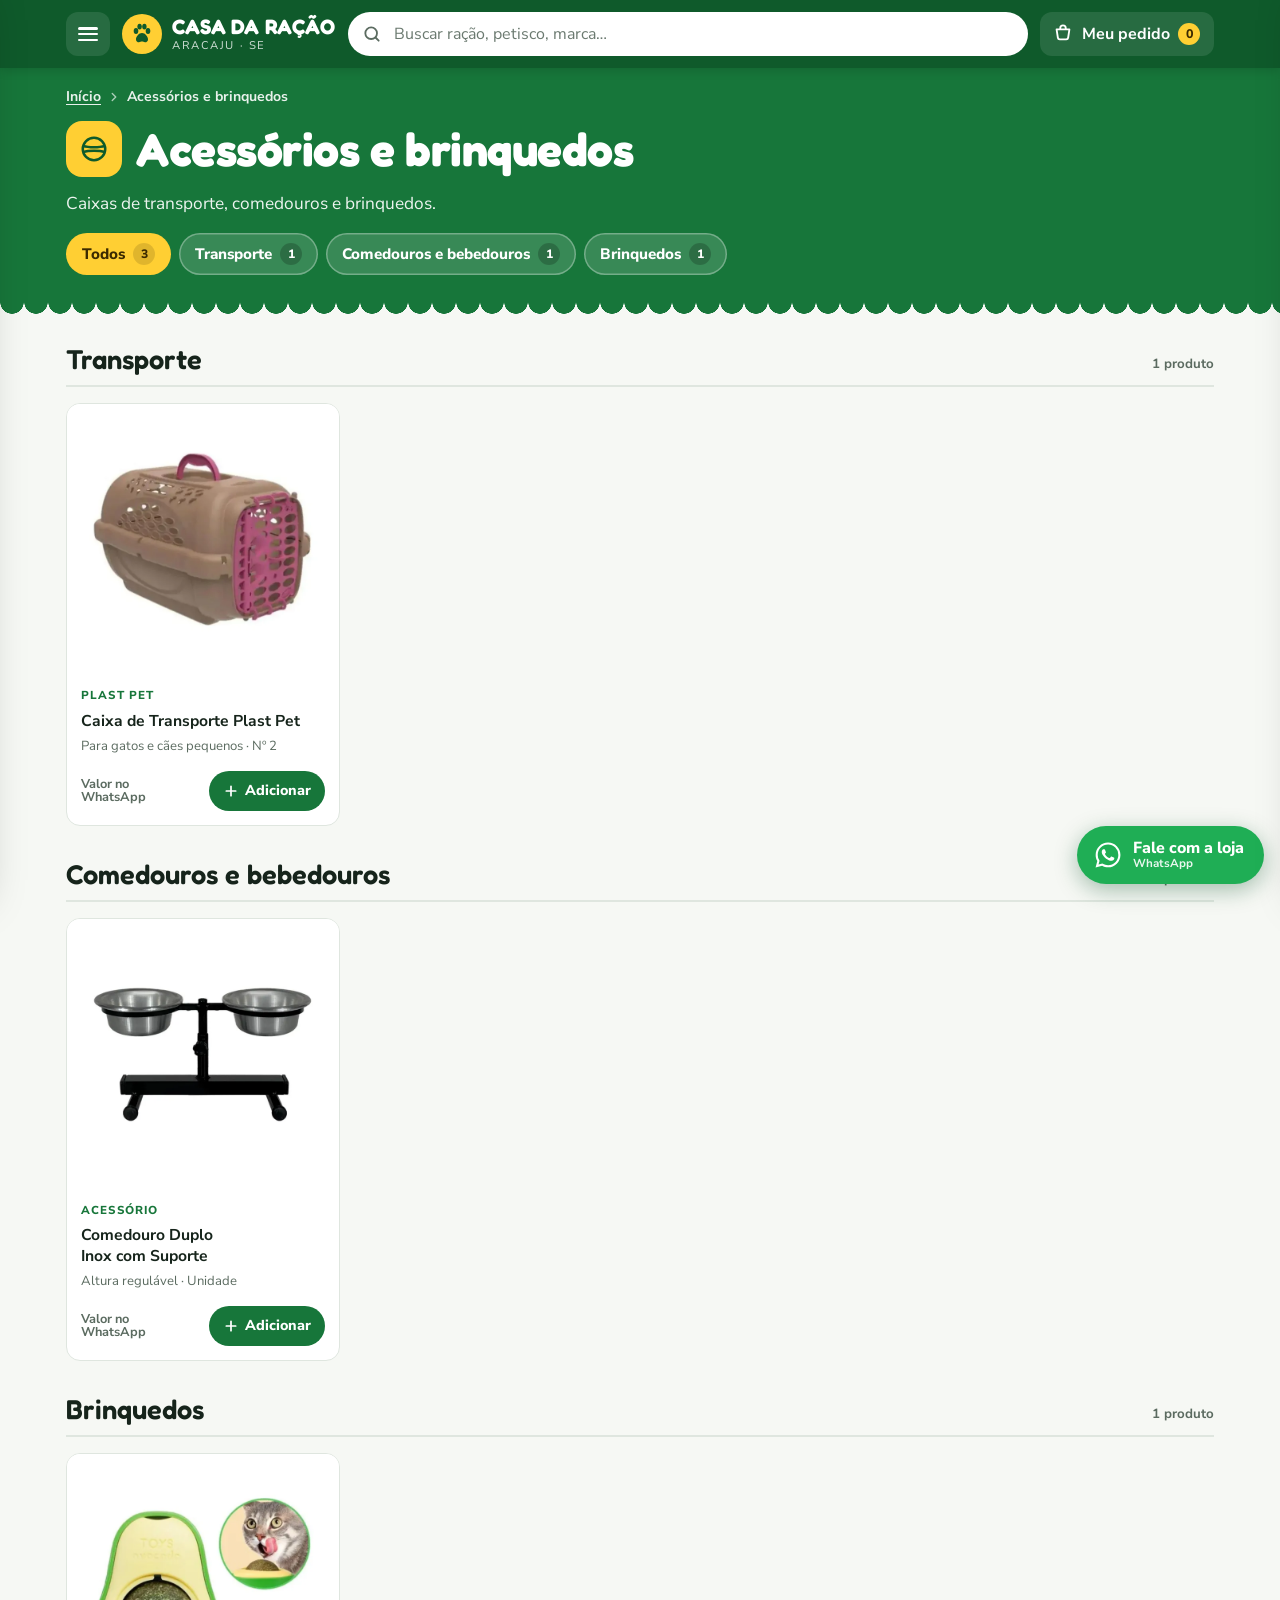
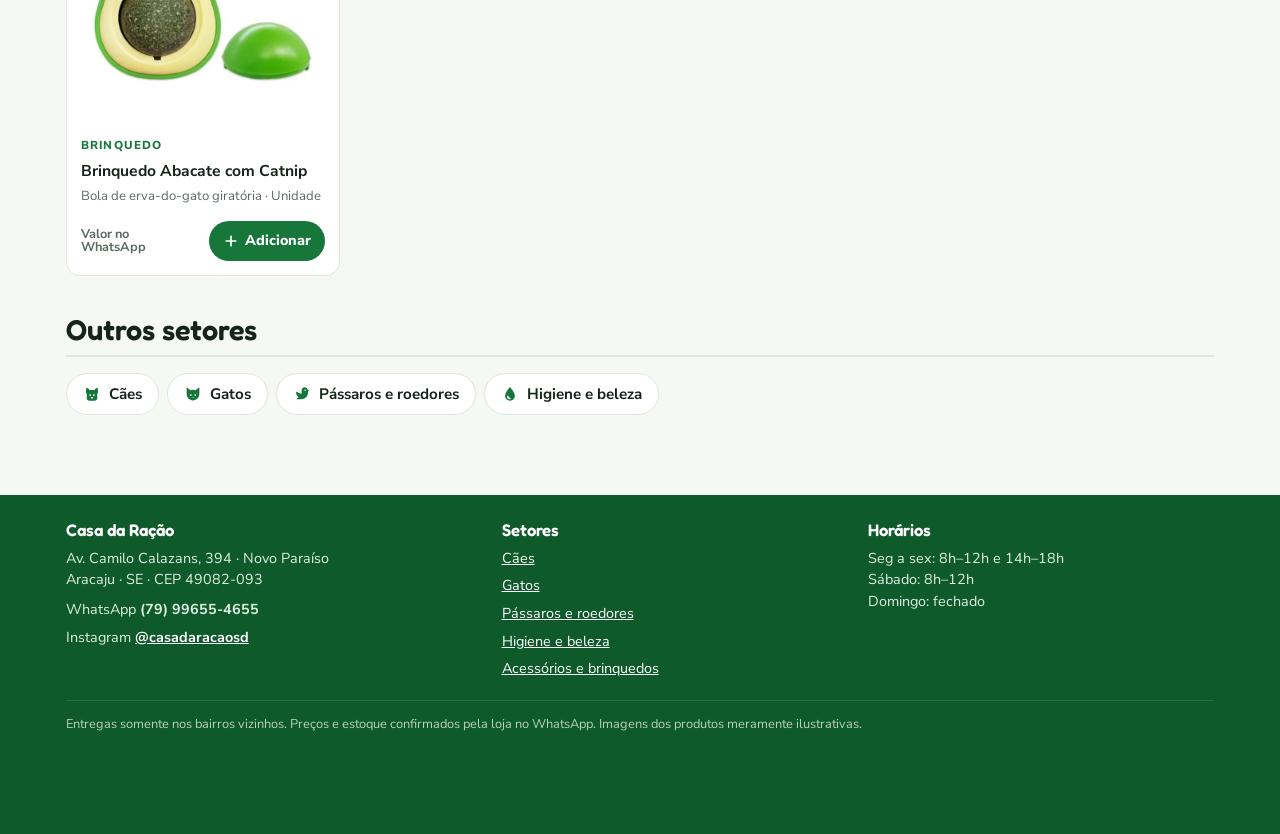
==== commit 80cf6cfa: "Adiciona o Instagram da loja no rodapé Co-Authored-By: Claude Opus 5.5 <noreply@anthropic.com> Claud" ====
--- a/acessorios.html
+++ b/acessorios.html
@@ -88,6 +88,7 @@
       <h2>Casa da Ração</h2>
       <p>Av. Camilo Calazans, 394 · Novo Paraíso<br>Aracaju · SE · CEP 49082-093</p>
       <p style="margin-top:8px">WhatsApp <b style="user-select:all">(79) 99655-4655</b></p>
+      <p style="margin-top:6px">Instagram <a href="https://www.instagram.com/casadaracaosd/" target="_blank" rel="noopener"><b>@casadaracaosd</b></a></p>
     </div>
     <div>
       <h2>Setores</h2>
@@ -96,7 +97,6 @@
     <div>
       <h2>Horários</h2>
       <p>Seg a sex: 8h–12h e 14h–18h<br>Sábado: 8h–12h<br>Domingo: fechado</p>
-      <p style="margin-top:8px"><a href="https://www.instagram.com/casadaracaosd/" target="_blank" rel="noopener">@casadaracaosd</a></p>
     </div>
     <p class="fine">Entregas somente nos bairros vizinhos. Preços e estoque confirmados pela loja no WhatsApp. Imagens dos produtos meramente ilustrativas.</p>
   </div>
--- a/css/style.css
+++ b/css/style.css
@@ -242,10 +242,10 @@
 .nav-ico{width:32px;height:32px;border-radius:9px;background:var(--green-soft);color:var(--green);display:grid;place-items:center;flex:none}
 .nav-link.current .nav-ico{background:var(--green);color:#fff}
 .sub{margin:0 0 10px;padding:0 0 0 54px;display:grid;gap:2px}
-.sub a{display:block;padding:7px 8px;border-radius:8px;font-size:.92rem;text-decoration:none;color:var(--ink)}
+.sub a{display:flex;justify-content:space-between;align-items:center;gap:8px;min-height:40px;padding:0 10px;border-radius:8px;font-size:.95rem;font-weight:700;text-decoration:none;color:var(--ink)}
+.sub a span{font-size:.78rem;color:var(--muted);font-variant-numeric:tabular-nums}
 .sub a:hover{background:var(--green-soft)}
-.sub .all{font-weight:800;color:var(--green)}
-.sub .grp{font-size:.7rem;letter-spacing:.12em;text-transform:uppercase;color:var(--muted);font-weight:800;padding:10px 8px 2px}
+.sub .all{color:var(--green)}
 .d-sep{height:1px;background:var(--line);margin:10px 4px}
 .d-label{font-size:.72rem;letter-spacing:.12em;text-transform:uppercase;color:var(--muted);font-weight:800;padding:8px 10px 4px}
 
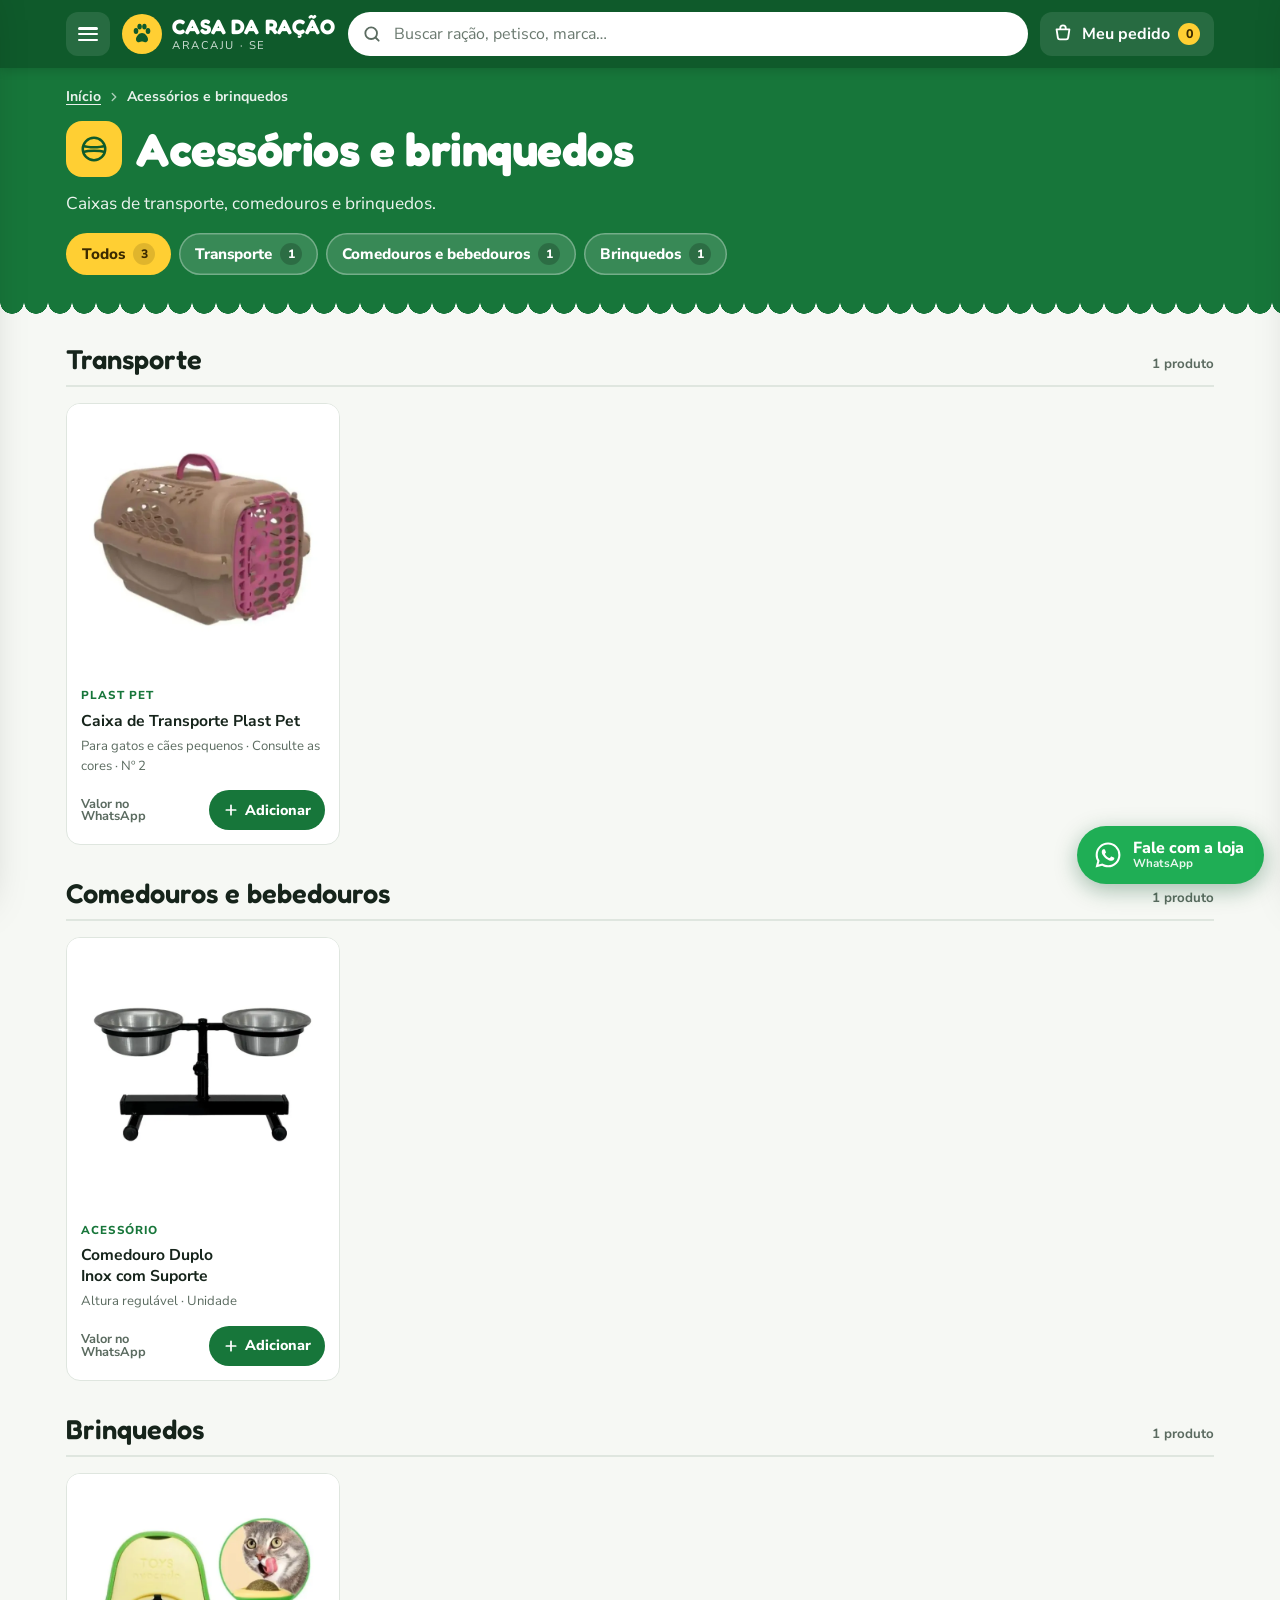
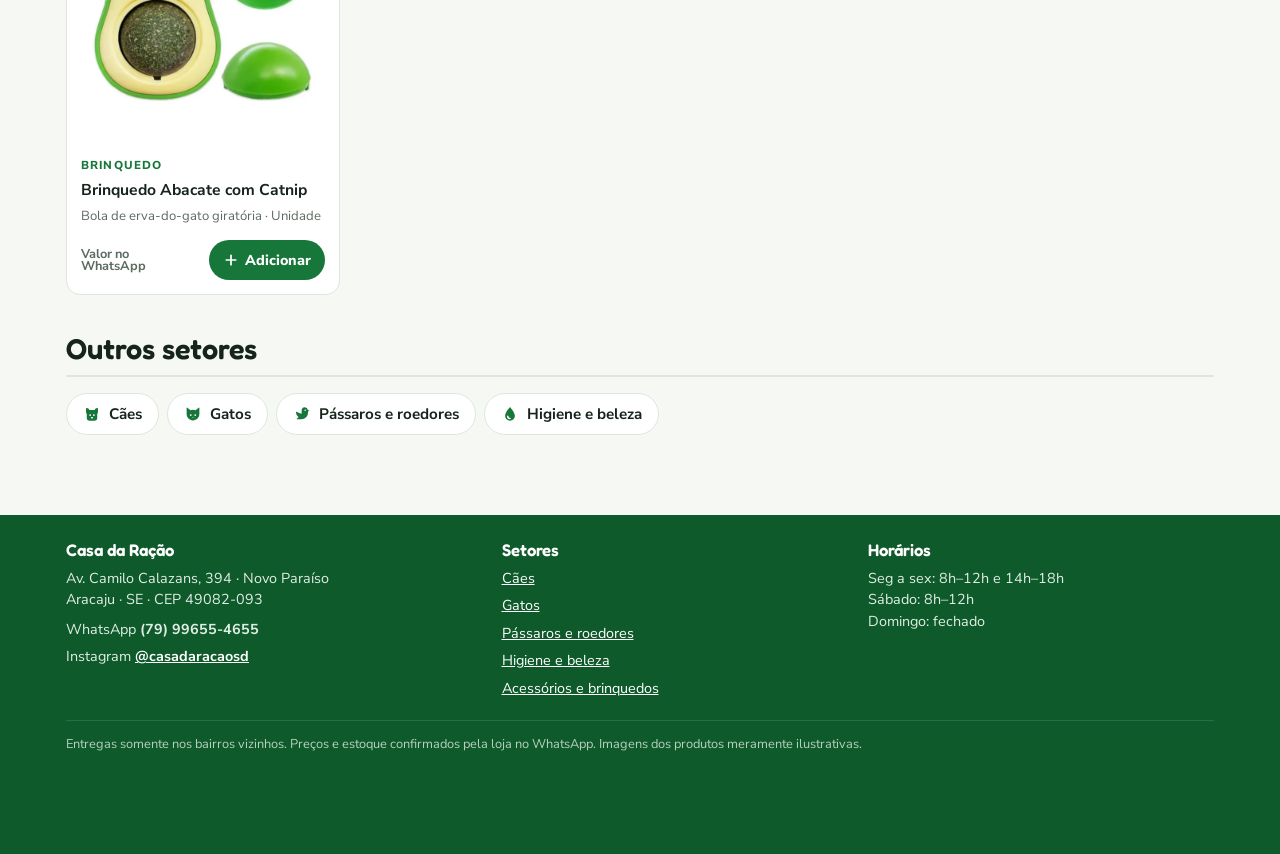
==== commit 1bdfbca6: "Painel do dono e promoções no topo da página inicial - painel.html: altera preços, fotos, produtos e" ====
--- a/acessorios.html
+++ b/acessorios.html
@@ -143,7 +143,6 @@
 
 <div class="toast" id="toast" role="status"></div>
 
-<script src="js/produtos.js"></script>
 <script src="js/app.js"></script>
 </body>
 </html>
--- a/css/style.css
+++ b/css/style.css
@@ -285,3 +285,17 @@
 
 .toast{position:fixed;left:50%;bottom:calc(90px + env(safe-area-inset-bottom,0px));transform:translate(-50%,20px);background:var(--ink);color:var(--bg);padding:10px 16px;border-radius:999px;font-weight:700;font-size:.9rem;z-index:90;opacity:0;pointer-events:none;transition:.2s;max-width:calc(100vw - 32px);text-align:center}
 .toast.on{opacity:1;transform:translate(-50%,0)}
+
+/* promoções no topo da página inicial */
+.promo-top .wrap{gap:18px;padding-block:22px 44px}
+.promo-head{display:flex;flex-wrap:wrap;align-items:end;justify-content:space-between;gap:10px 24px}
+.promo-top h1{font-size:clamp(1.9rem,4.6vw,2.9rem);margin-top:12px}
+.promo-top p.lead{margin:0;max-width:30em;font-size:1rem}
+.promo-top .promo{margin-top:0}
+.promo-sub{font-size:1.25rem;margin:6px 0 12px}
+.promo-card{transition:transform .2s,box-shadow .2s}
+a.promo-card:hover{transform:translateY(-2px);box-shadow:var(--shadow)}
+.promo-top .promo-card.soft{background:var(--surface);color:var(--ink)}
+.promo-top .steps{margin-top:0}
+main > .section-head:first-child{margin-top:30px}
+main > .steps{margin-top:22px}
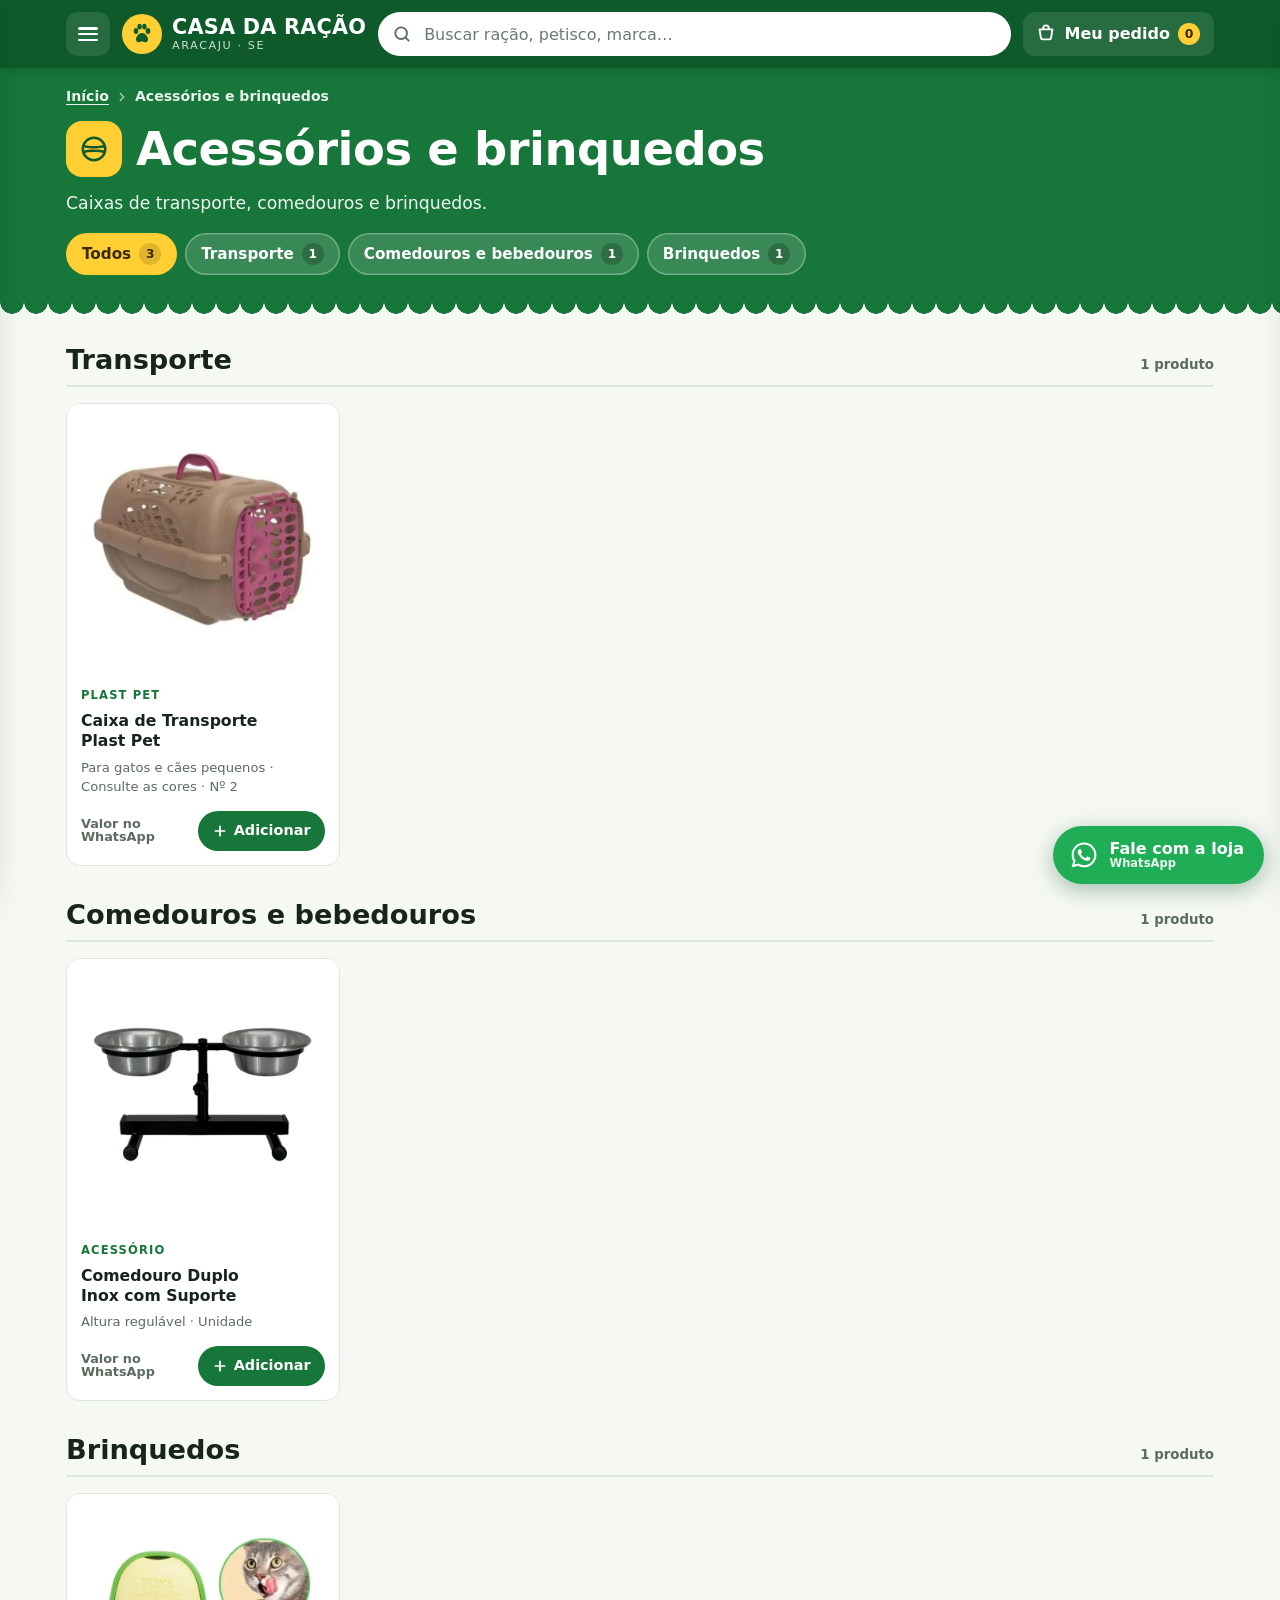
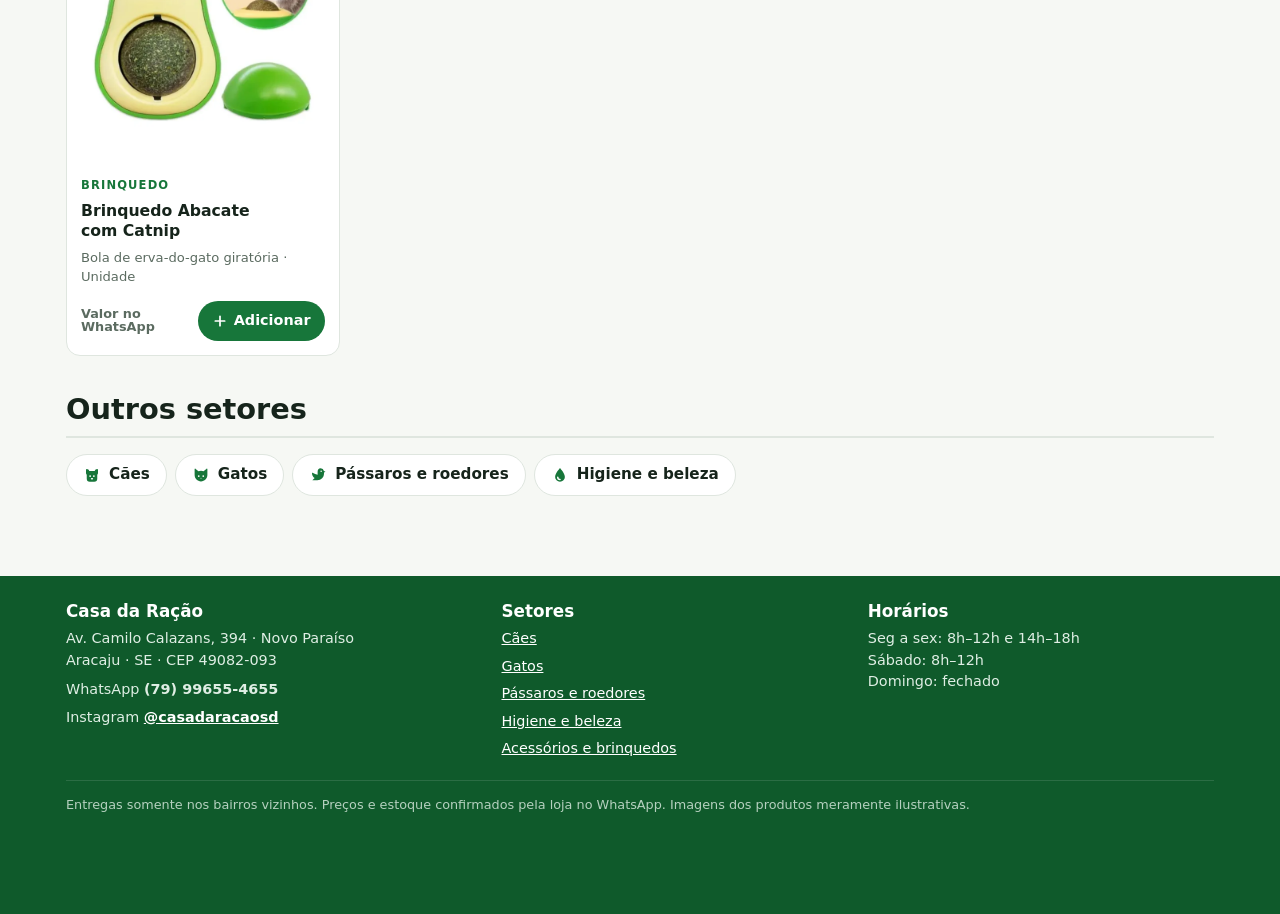
==== commit 9d9a654a: "Segurança: CSP, SRI, 2FA no painel, histórico e política de privacidade - Content-Security-Policy e " ====
--- a/acessorios.html
+++ b/acessorios.html
@@ -3,6 +3,8 @@
 <head>
 <meta charset="utf-8">
 <meta name="viewport" content="width=device-width, initial-scale=1, viewport-fit=cover">
+<meta http-equiv="Content-Security-Policy" content="default-src 'self'; script-src 'self'; style-src 'self' 'unsafe-inline' https://fonts.googleapis.com; font-src https://fonts.gstatic.com; img-src 'self' data: https://unnmstazqkrjcuhvszza.supabase.co; connect-src 'self' https://unnmstazqkrjcuhvszza.supabase.co; object-src 'none'; base-uri 'self'; form-action 'none'; frame-src 'none'; worker-src 'none'; upgrade-insecure-requests">
+<meta name="referrer" content="strict-origin-when-cross-origin">
 <title>Acessórios e brinquedos · Casa da Ração Aracaju</title>
 <meta name="description" content="Caixas de transporte, comedouros e brinquedos. Casa da Ração, Aracaju/SE. Peça pelo WhatsApp.">
 <meta name="theme-color" content="#0f5a2b">
@@ -143,6 +145,7 @@
 
 <div class="toast" id="toast" role="status"></div>
 
+<script src="js/config.js"></script>
 <script src="js/app.js"></script>
 </body>
 </html>
--- a/css/style.css
+++ b/css/style.css
@@ -299,3 +299,11 @@
 .promo-top .steps{margin-top:0}
 main > .section-head:first-child{margin-top:30px}
 main > .steps{margin-top:22px}
+
+/* páginas de texto (política de privacidade) */
+.legal{max-width:760px}
+.legal h2{font-size:1.3rem;margin:28px 0 8px}
+.legal p,.legal li{line-height:1.65}
+.legal ul{padding-left:20px;display:grid;gap:8px}
+.legal mark{background:var(--sun);color:var(--sun-ink);padding:0 4px;border-radius:4px}
+.legal .draft{margin-top:24px;background:var(--sun);color:var(--sun-ink);border-radius:var(--r);padding:12px 14px;font-weight:700}
